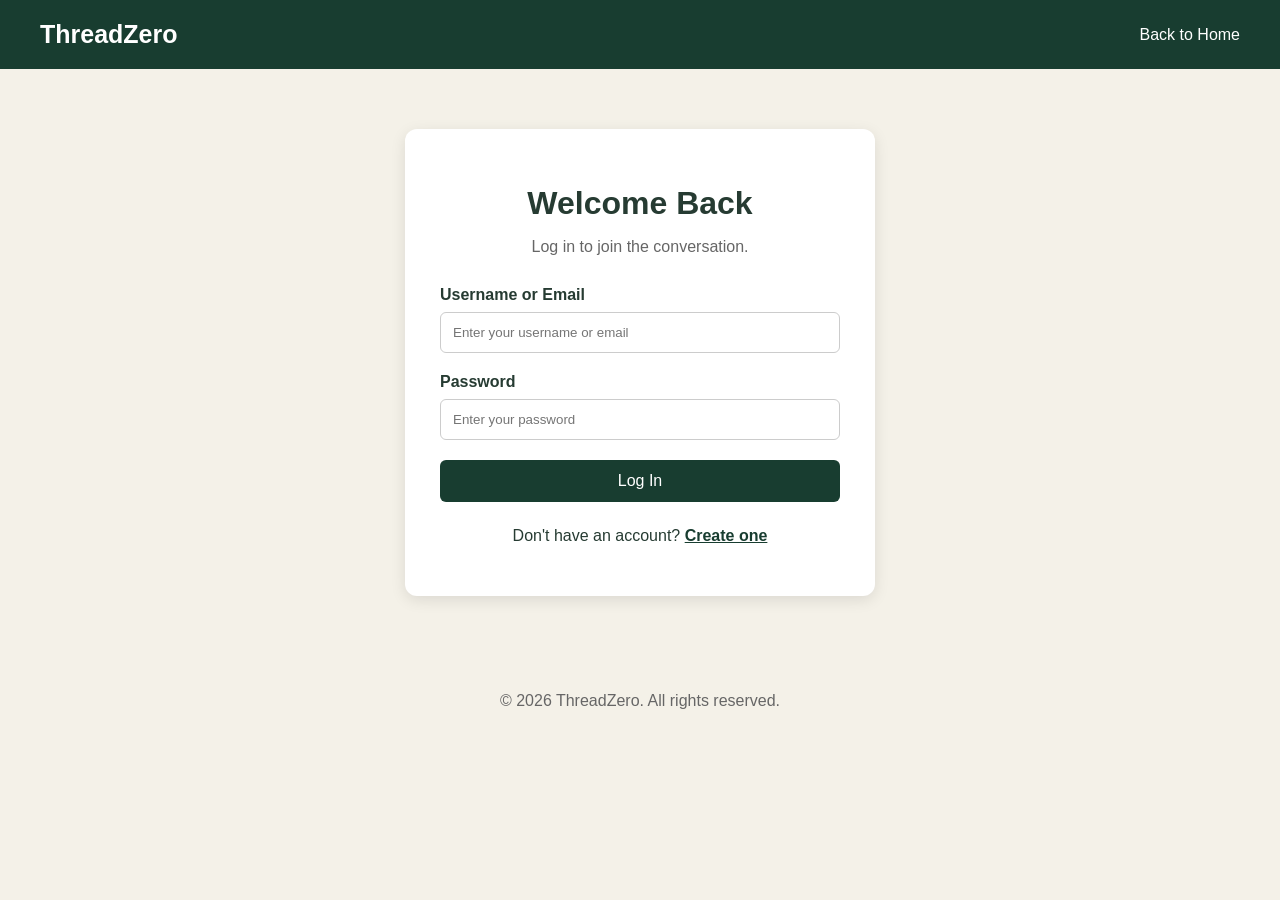
==== login.html @ 977c6be0 "add HTML and CSS frontend pages" ====
<!DOCTYPE html>
<html lang="en">
<head>
    <meta charset="UTF-8">
    <meta name="viewport" content="width=device-width, initial-scale=1.0">
    <title>Login - ThreadZero</title>

    <link rel="stylesheet" href="assets/css/style.css">
</head>

<body class="login-page">

    <header class="login-header">
        <a href="index.html" class="login-logo">ThreadZero</a>
        <a href="index.html" class="back-home">Back to Home</a>
    </header>

    <main class="login-container">

        <div class="login-card">
            <h1>Welcome Back</h1>
            <p class="login-subtitle">Log in to join the conversation.</p>

            <form>
                <label for="username">Username or Email</label>
                <input
                    type="text"
                    id="username"
                    name="username"
                    placeholder="Enter your username or email"
                    required
                >

                <label for="password">Password</label>
                <input
                    type="password"
                    id="password"
                    name="password"
                    placeholder="Enter your password"
                    required
                >

                <button type="submit" class="login-button">Log In</button>
            </form>

            <p class="register-text">
                Don't have an account?
                <a href="register.html">Create one</a>
            </p>
        </div>

    </main>

    <footer class="login-footer">
        <p>&copy; 2026 ThreadZero. All rights reserved.</p>
    </footer>

</body>
</html>
---- assets/css/style.css ----
/* Homepage */

.home-page {
    margin: 0;
    background-color: #f4f1e8;
    font-family: Arial, sans-serif;
    color: #263b32;
}

.home-header {
    background-color: #183d30;
    color: white;
    padding: 15px 30px;
    display: flex;
    justify-content: space-between;
    align-items: center;
    flex-wrap: wrap;
}

.home-header nav a {
    color: white;
    text-decoration: none;
    margin: 8px;
}

.home-header nav a:hover {
    text-decoration: underline;
}

.welcome-box {
    background-color: #183d30;
    color: white;
    text-align: center;
    padding: 50px 20px;
}

.home-button {
    display: inline-block;
    background-color: white;
    color: #183d30;
    padding: 12px 20px;
    margin-top: 15px;
    text-decoration: none;
    border-radius: 5px;
}

.home-content {
    width: 900px;
    max-width: 90%;
    margin: 30px auto;
}

.board-list {
    display: flex;
    flex-wrap: wrap;
    gap: 15px;
}

.board-box {
    background-color: white;
    padding: 20px;
    flex: 1;
    min-width: 180px;
    border-radius: 8px;
}

.board-box a,
.recent-box a {
    color: #183d30;
    font-weight: bold;
}

.recent-box {
    background-color: white;
    padding: 20px;
    margin: 15px 0;
    border-radius: 8px;
}

.home-footer {
    text-align: center;
    padding: 20px;
}





/* Login Page */

.login-page {
    margin: 0;
    min-height: 100vh;
    background-color: #f4f1e8;
    font-family: Arial, sans-serif;
    color: #263b32;
}

.login-header {
    background-color: #183d30;
    padding: 20px 40px;
    display: flex;
    justify-content: space-between;
    align-items: center;
}

.login-logo {
    color: white;
    font-size: 25px;
    font-weight: bold;
    text-decoration: none;
}

.back-home {
    color: white;
    text-decoration: none;
}

.login-container {
    display: flex;
    justify-content: center;
    align-items: center;
    padding: 60px 20px;
}

.login-card {
    background-color: white;
    width: 100%;
    max-width: 400px;
    padding: 35px;
    border-radius: 12px;
    box-shadow: 0 4px 15px rgba(0, 0, 0, 0.1);
}

.login-card h1 {
    text-align: center;
    margin-bottom: 10px;
}

.login-subtitle {
    text-align: center;
    color: #666;
    margin-bottom: 30px;
}

.login-card label {
    display: block;
    margin-bottom: 8px;
    font-weight: bold;
}

.login-card input {
    width: 100%;
    padding: 12px;
    margin-bottom: 20px;
    border: 1px solid #ccc;
    border-radius: 6px;
    box-sizing: border-box;
}

.login-button {
    width: 100%;
    padding: 12px;
    background-color: #183d30;
    color: white;
    border: none;
    border-radius: 6px;
    font-size: 16px;
    cursor: pointer;
}

.login-button:hover {
    background-color: #285744;
}

.register-text {
    text-align: center;
    margin-top: 25px;
}

.register-text a {
    color: #183d30;
    font-weight: bold;
}

.login-footer {
    text-align: center;
    padding: 20px;
    color: #666;
}



/* Registration Page */

.register-page {
    margin: 0;
    background-color: #f4f1e8;
    font-family: Arial, sans-serif;
    color: #263b32;
}

.register-header {
    background-color: #183d30;
    color: white;
    padding: 15px 30px;
    display: flex;
    justify-content: space-between;
    align-items: center;
}

.register-header a {
    color: white;
}

.register-box {
    background-color: white;
    width: 350px;
    margin: 40px auto;
    padding: 25px;
    border-radius: 10px;
}

.register-box h1,
.register-box p {
    text-align: center;
}

.register-box label {
    display: block;
    margin-top: 15px;
}

.register-box input {
    width: 100%;
    padding: 10px;
    margin-top: 5px;
    box-sizing: border-box;
}

.register-box button {
    width: 100%;
    padding: 12px;
    margin-top: 20px;
    background-color: #183d30;
    color: white;
    border: none;
    cursor: pointer;
}

.register-box button:hover {
    background-color: #285744;
}

.register-footer {
    text-align: center;
}




/* Thread Page */

.thread-page {
    margin: 0;
    background-color: #f4f1e8;
    font-family: Arial, sans-serif;
    color: #263b32;
}

.thread-header {
    background-color: #183d30;
    color: white;
    padding: 15px 30px;
    display: flex;
    justify-content: space-between;
    align-items: center;
}

.thread-header a {
    color: white;
}

.thread-box {
    background-color: white;
    width: 700px;
    max-width: 90%;
    margin: 30px auto;
    padding: 25px;
    border-radius: 10px;
}

.thread-info {
    color: gray;
    font-size: 14px;
}

.reply-box {
    background-color: #f4f1e8;
    padding: 10px;
    margin: 15px 0;
    border-radius: 5px;
}

.thread-box textarea {
    width: 100%;
    height: 100px;
    padding: 10px;
    box-sizing: border-box;
}

.thread-box button {
    background-color: #183d30;
    color: white;
    padding: 10px 20px;
    border: none;
    margin-top: 10px;
    cursor: pointer;
}

.thread-footer {
    text-align: center;
    padding: 20px;
}





/* Profile Page */

.profile-page {
    margin: 0;
    background-color: #f4f1e8;
    font-family: Arial, sans-serif;
    color: #263b32;
}

.profile-header {
    background-color: #183d30;
    color: white;
    padding: 15px 30px;
    display: flex;
    justify-content: space-between;
    align-items: center;
}

.profile-header a {
    color: white;
}

.profile-box {
    background-color: white;
    width: 700px;
    max-width: 90%;
    margin: 30px auto;
    padding: 25px;
    border-radius: 10px;
}

.user-info {
    background-color: #f4f1e8;
    padding: 15px;
    border-radius: 8px;
}

.profile-post {
    background-color: #f4f1e8;
    padding: 15px;
    margin: 15px 0;
    border-radius: 8px;
}

.profile-post a {
    color: #183d30;
    font-weight: bold;
}

.profile-footer {
    text-align: center;
    padding: 20px;
}
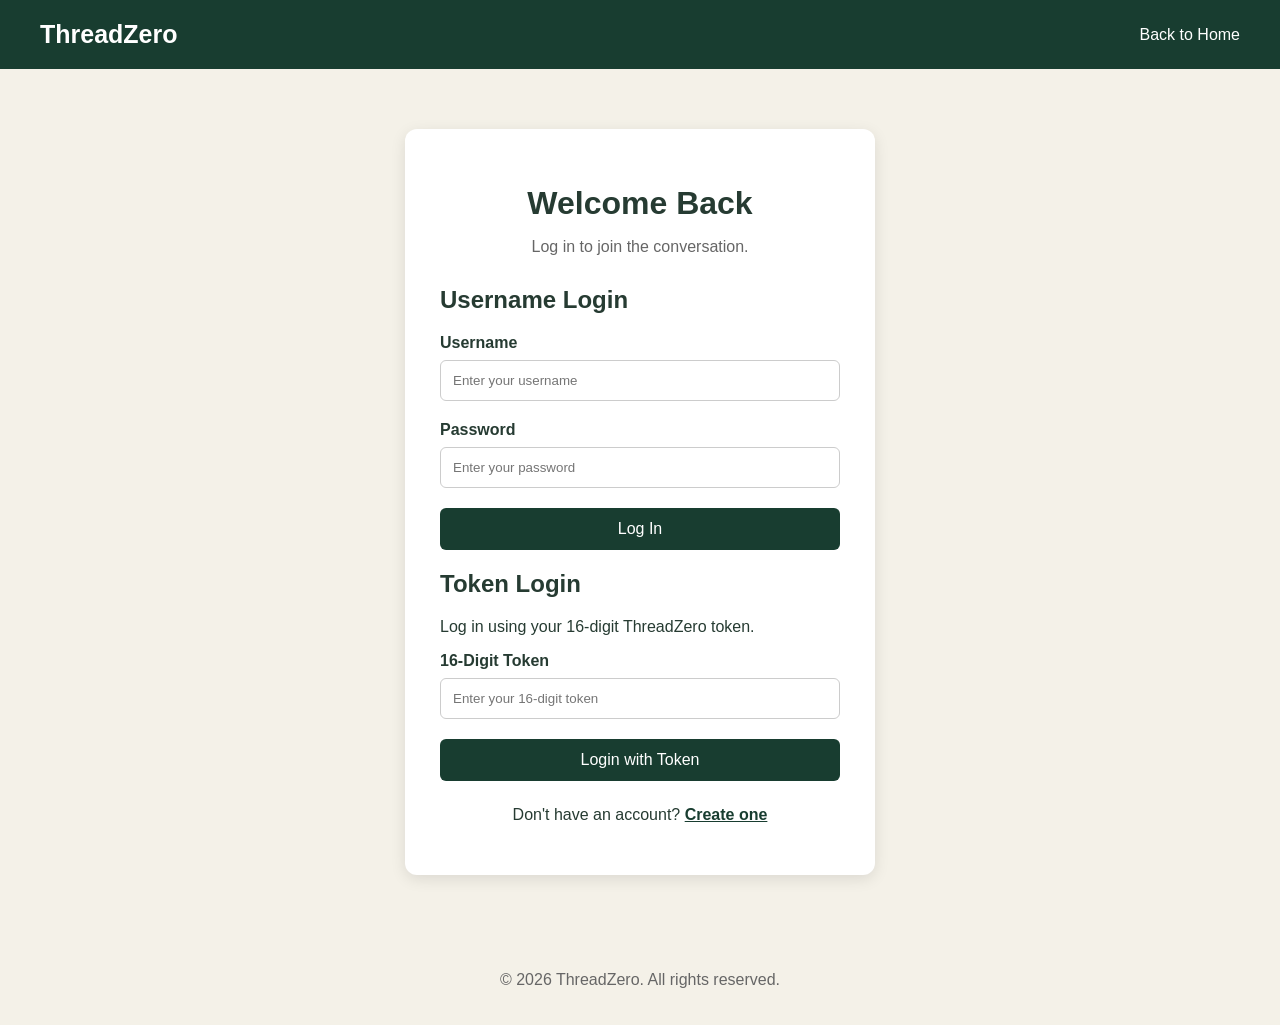
==== commit 1f7a294b: "Update login.html" ====
--- a/login.html
+++ b/login.html
@@ -3,6 +3,7 @@
 <head>
     <meta charset="UTF-8">
     <meta name="viewport" content="width=device-width, initial-scale=1.0">
+
     <title>Login - ThreadZero</title>
 
     <link rel="stylesheet" href="assets/css/style.css">
@@ -18,35 +19,83 @@
     <main class="login-container">
 
         <div class="login-card">
+
             <h1>Welcome Back</h1>
-            <p class="login-subtitle">Log in to join the conversation.</p>
+            <p class="login-subtitle">
+                Log in to join the conversation.
+            </p>
 
-            <form>
-                <label for="username">Username or Email</label>
-                <input
-                    type="text"
-                    id="username"
-                    name="username"
-                    placeholder="Enter your username or email"
-                    required
-                >
+            <!-- Username and Password Login -->
+            <section class="login-section">
 
-                <label for="password">Password</label>
-                <input
-                    type="password"
-                    id="password"
-                    name="password"
-                    placeholder="Enter your password"
-                    required
-                >
+                <h2>Username Login</h2>
 
-                <button type="submit" class="login-button">Log In</button>
-            </form>
+                <form method="POST">
+
+                    <label for="username">Username</label>
+                    <input
+                        type="text"
+                        id="username"
+                        name="username"
+                        placeholder="Enter your username"
+                        required
+                    >
+
+                    <label for="password">Password</label>
+                    <input
+                        type="password"
+                        id="password"
+                        name="password"
+                        placeholder="Enter your password"
+                        required
+                    >
+
+                    <button type="submit" class="login-button">
+                        Log In
+                    </button>
+
+                </form>
+
+            </section>
+
+            <!-- 16-Digit Token Login -->
+            <section class="login-section token-section">
+
+                <h2>Token Login</h2>
+
+                <p>
+                    Log in using your 16-digit ThreadZero token.
+                </p>
+
+                <form method="POST">
+
+                    <label for="token">16-Digit Token</label>
+
+                    <input
+                        type="text"
+                        id="token"
+                        name="token"
+                        placeholder="Enter your 16-digit token"
+                        inputmode="numeric"
+                        maxlength="16"
+                        pattern="[0-9]{16}"
+                        title="Please enter a 16-digit token"
+                        required
+                    >
+
+                    <button type="submit" class="login-button">
+                        Login with Token
+                    </button>
+
+                </form>
+
+            </section>
 
             <p class="register-text">
                 Don't have an account?
                 <a href="register.html">Create one</a>
             </p>
+
         </div>
 
     </main>
@@ -56,4 +105,4 @@
     </footer>
 
 </body>
-</html>+</html>
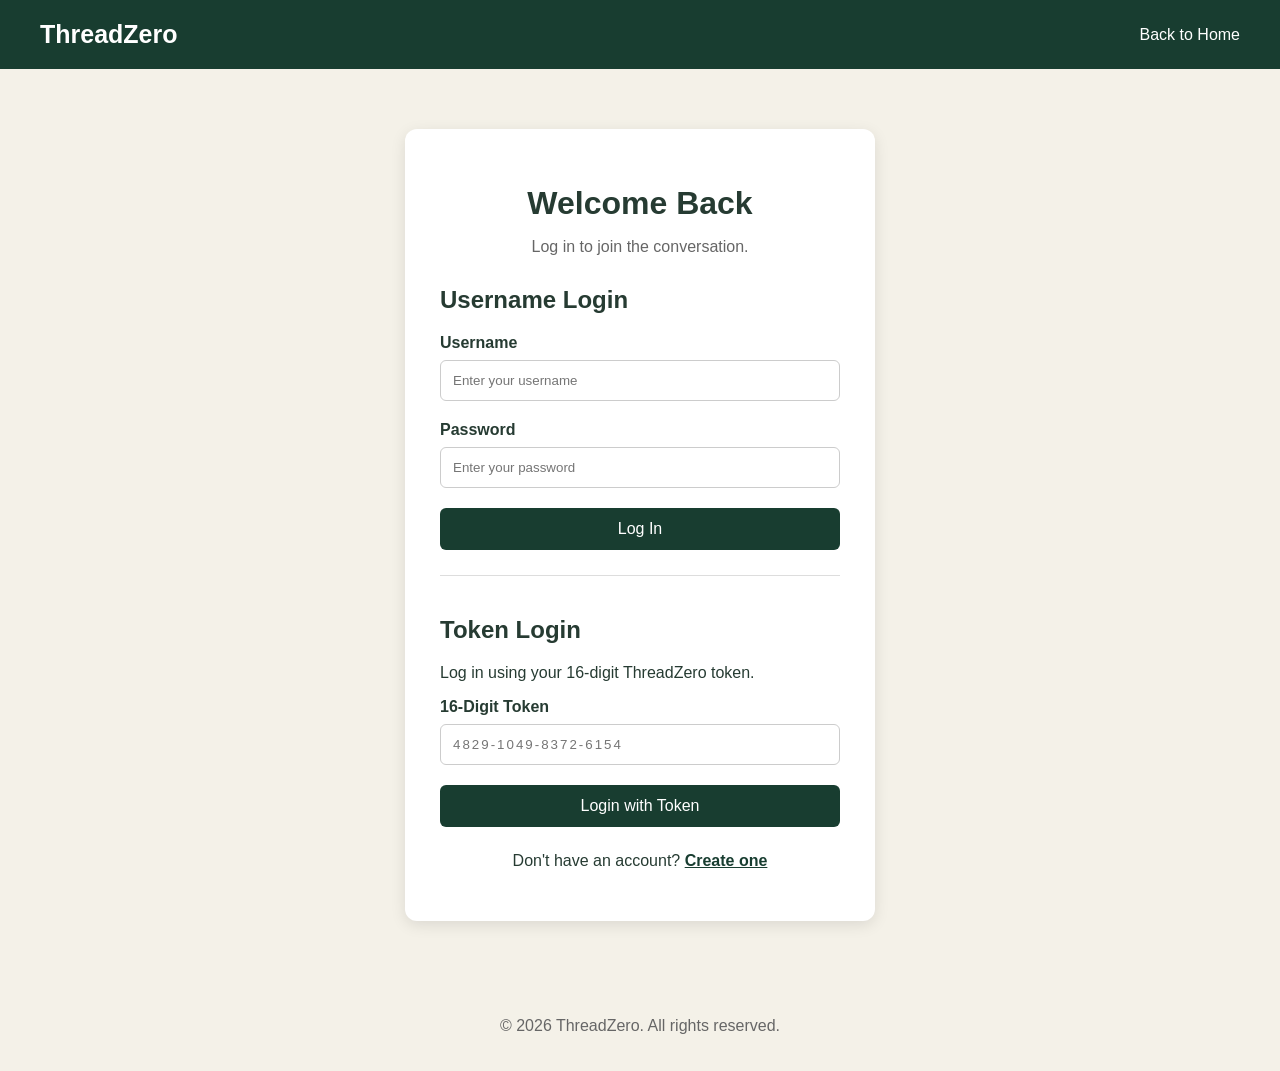
==== commit 4d31a1ab: "Update login.html" ====
--- a/login.html
+++ b/login.html
@@ -75,11 +75,10 @@
                         type="text"
                         id="token"
                         name="token"
-                        placeholder="Enter your 16-digit token"
-                        inputmode="numeric"
-                        maxlength="16"
-                        pattern="[0-9]{16}"
-                        title="Please enter a 16-digit token"
+                        placeholder="4829-1049-8372-6154"
+                        inputmode="text"
+                        maxlength="19"
+                        title="Enter your 16-digit token, with or without hyphens"
                         required
                     >
 
--- a/assets/css/style.css
+++ b/assets/css/style.css
@@ -1,12 +1,19 @@
-/* Homepage */
-
-.home-page {
+.home-page,
+.login-page,
+.register-page,
+.thread-page,
+.profile-page {
     margin: 0;
     background-color: #f4f1e8;
     font-family: Arial, sans-serif;
     color: #263b32;
 }
 
+
+/* =============
+  HOMEPAGE 
+============== */
+
 .home-header {
     background-color: #183d30;
     color: white;
@@ -77,23 +84,63 @@
     border-radius: 8px;
 }
 
+/* Create New Thread Form */
+
+.recent-box form {
+    display: flex;
+    flex-direction: column;
+    gap: 12px;
+}
+
+.recent-box form input[type="text"],
+.recent-box form textarea {
+    width: 100%;
+    padding: 10px;
+    border: 1px solid #ccc;
+    border-radius: 5px;
+    box-sizing: border-box;
+    font-family: Arial, sans-serif;
+}
+
+.recent-box form textarea {
+    min-height: 120px;
+    resize: vertical;
+}
+
+.recent-box form label {
+    font-weight: bold;
+}
+
+.recent-box form input[type="checkbox"] {
+    margin-right: 6px;
+}
+
+.recent-box form button {
+    background-color: #183d30;
+    color: white;
+    padding: 12px;
+    border: none;
+    border-radius: 5px;
+    cursor: pointer;
+    font-size: 15px;
+}
+
+.recent-box form button:hover {
+    background-color: #263b32;
+}
+
 .home-footer {
     text-align: center;
     padding: 20px;
 }
 
 
-
-
-
-/* Login Page */
+/* =================================
+   LOGIN PAGE
+================================= */
 
 .login-page {
-    margin: 0;
     min-height: 100vh;
-    background-color: #f4f1e8;
-    font-family: Arial, sans-serif;
-    color: #263b32;
 }
 
 .login-header {
@@ -173,6 +220,22 @@
     background-color: #285744;
 }
 
+/* Login Sections */
+
+.login-section {
+    margin-top: 20px;
+}
+
+.token-section {
+    border-top: 1px solid #ddd;
+    margin-top: 25px;
+    padding-top: 20px;
+}
+
+.token-section input {
+    letter-spacing: 2px;
+}
+
 .register-text {
     text-align: center;
     margin-top: 25px;
@@ -190,15 +253,9 @@
 }
 
 
-
-/* Registration Page */
-
-.register-page {
-    margin: 0;
-    background-color: #f4f1e8;
-    font-family: Arial, sans-serif;
-    color: #263b32;
-}
+/* =================================
+   REGISTRATION PAGE
+================================= */
 
 .register-header {
     background-color: #183d30;
@@ -216,9 +273,11 @@
 .register-box {
     background-color: white;
     width: 350px;
+    max-width: 85%;
     margin: 40px auto;
     padding: 25px;
     border-radius: 10px;
+    box-sizing: border-box;
 }
 
 .register-box h1,
@@ -236,6 +295,8 @@
     padding: 10px;
     margin-top: 5px;
     box-sizing: border-box;
+    border: 1px solid #ccc;
+    border-radius: 5px;
 }
 
 .register-box button {
@@ -245,6 +306,7 @@
     background-color: #183d30;
     color: white;
     border: none;
+    border-radius: 5px;
     cursor: pointer;
 }
 
@@ -252,21 +314,27 @@
     background-color: #285744;
 }
 
+/* Registration Token Section */
+
+.register-section {
+    margin-top: 20px;
+}
+
+.register-box .token-section {
+    border-top: 1px solid #ddd;
+    margin-top: 25px;
+    padding-top: 20px;
+}
+
 .register-footer {
     text-align: center;
-}
-
-
-
-
-/* Thread Page */
-
-.thread-page {
-    margin: 0;
-    background-color: #f4f1e8;
-    font-family: Arial, sans-serif;
-    color: #263b32;
-}
+    padding: 20px;
+}
+
+
+/* =================================
+   THREAD PAGE
+================================= */
 
 .thread-header {
     background-color: #183d30;
@@ -288,6 +356,7 @@
     margin: 30px auto;
     padding: 25px;
     border-radius: 10px;
+    box-sizing: border-box;
 }
 
 .thread-info {
@@ -302,11 +371,31 @@
     border-radius: 5px;
 }
 
+/* Reply Form */
+
+.thread-box form {
+    display: flex;
+    flex-direction: column;
+    gap: 12px;
+}
+
 .thread-box textarea {
     width: 100%;
-    height: 100px;
+    min-height: 100px;
     padding: 10px;
     box-sizing: border-box;
+    border: 1px solid #ccc;
+    border-radius: 5px;
+    font-family: Arial, sans-serif;
+    resize: vertical;
+}
+
+.thread-box form label {
+    font-weight: bold;
+}
+
+.thread-box form input[type="checkbox"] {
+    margin-right: 6px;
 }
 
 .thread-box button {
@@ -314,27 +403,23 @@
     color: white;
     padding: 10px 20px;
     border: none;
-    margin-top: 10px;
+    border-radius: 5px;
     cursor: pointer;
 }
 
+.thread-box button:hover {
+    background-color: #285744;
+}
+
 .thread-footer {
     text-align: center;
     padding: 20px;
 }
 
 
-
-
-
-/* Profile Page */
-
-.profile-page {
-    margin: 0;
-    background-color: #f4f1e8;
-    font-family: Arial, sans-serif;
-    color: #263b32;
-}
+/* =================================
+   PROFILE PAGE
+================================= */
 
 .profile-header {
     background-color: #183d30;
@@ -356,12 +441,47 @@
     margin: 30px auto;
     padding: 25px;
     border-radius: 10px;
+    box-sizing: border-box;
 }
 
 .user-info {
     background-color: #f4f1e8;
     padding: 15px;
     border-radius: 8px;
+}
+
+/* Editable About Me Form */
+
+.profile-box form {
+    display: flex;
+    flex-direction: column;
+    gap: 12px;
+}
+
+.profile-box textarea {
+    width: 100%;
+    min-height: 100px;
+    padding: 10px;
+    box-sizing: border-box;
+    border: 1px solid #ccc;
+    border-radius: 5px;
+    font-family: Arial, sans-serif;
+    resize: vertical;
+}
+
+.profile-box form button,
+.profile-button {
+    background-color: #183d30;
+    color: white;
+    padding: 10px 20px;
+    border: none;
+    border-radius: 5px;
+    cursor: pointer;
+}
+
+.profile-box form button:hover,
+.profile-button:hover {
+    background-color: #285744;
 }
 
 .profile-post {
@@ -379,4 +499,47 @@
 .profile-footer {
     text-align: center;
     padding: 20px;
-}+}
+
+
+/* MOBILE SCREEN SUPPORT */
+
+@media (max-width: 600px) {
+
+    .home-header,
+    .login-header,
+    .register-header,
+    .thread-header,
+    .profile-header {
+        padding: 15px;
+        flex-direction: column;
+        gap: 10px;
+    }
+
+    .home-header nav {
+        text-align: center;
+    }
+
+    .home-header nav a {
+        display: inline-block;
+        margin: 5px;
+    }
+
+    .login-card {
+        padding: 25px;
+    }
+
+    .register-box {
+        width: 100%;
+        max-width: 90%;
+    }
+
+    .home-content {
+        max-width: 95%;
+    }
+
+    .thread-box,
+    .profile-box {
+        max-width: 90%;
+    }
+}
